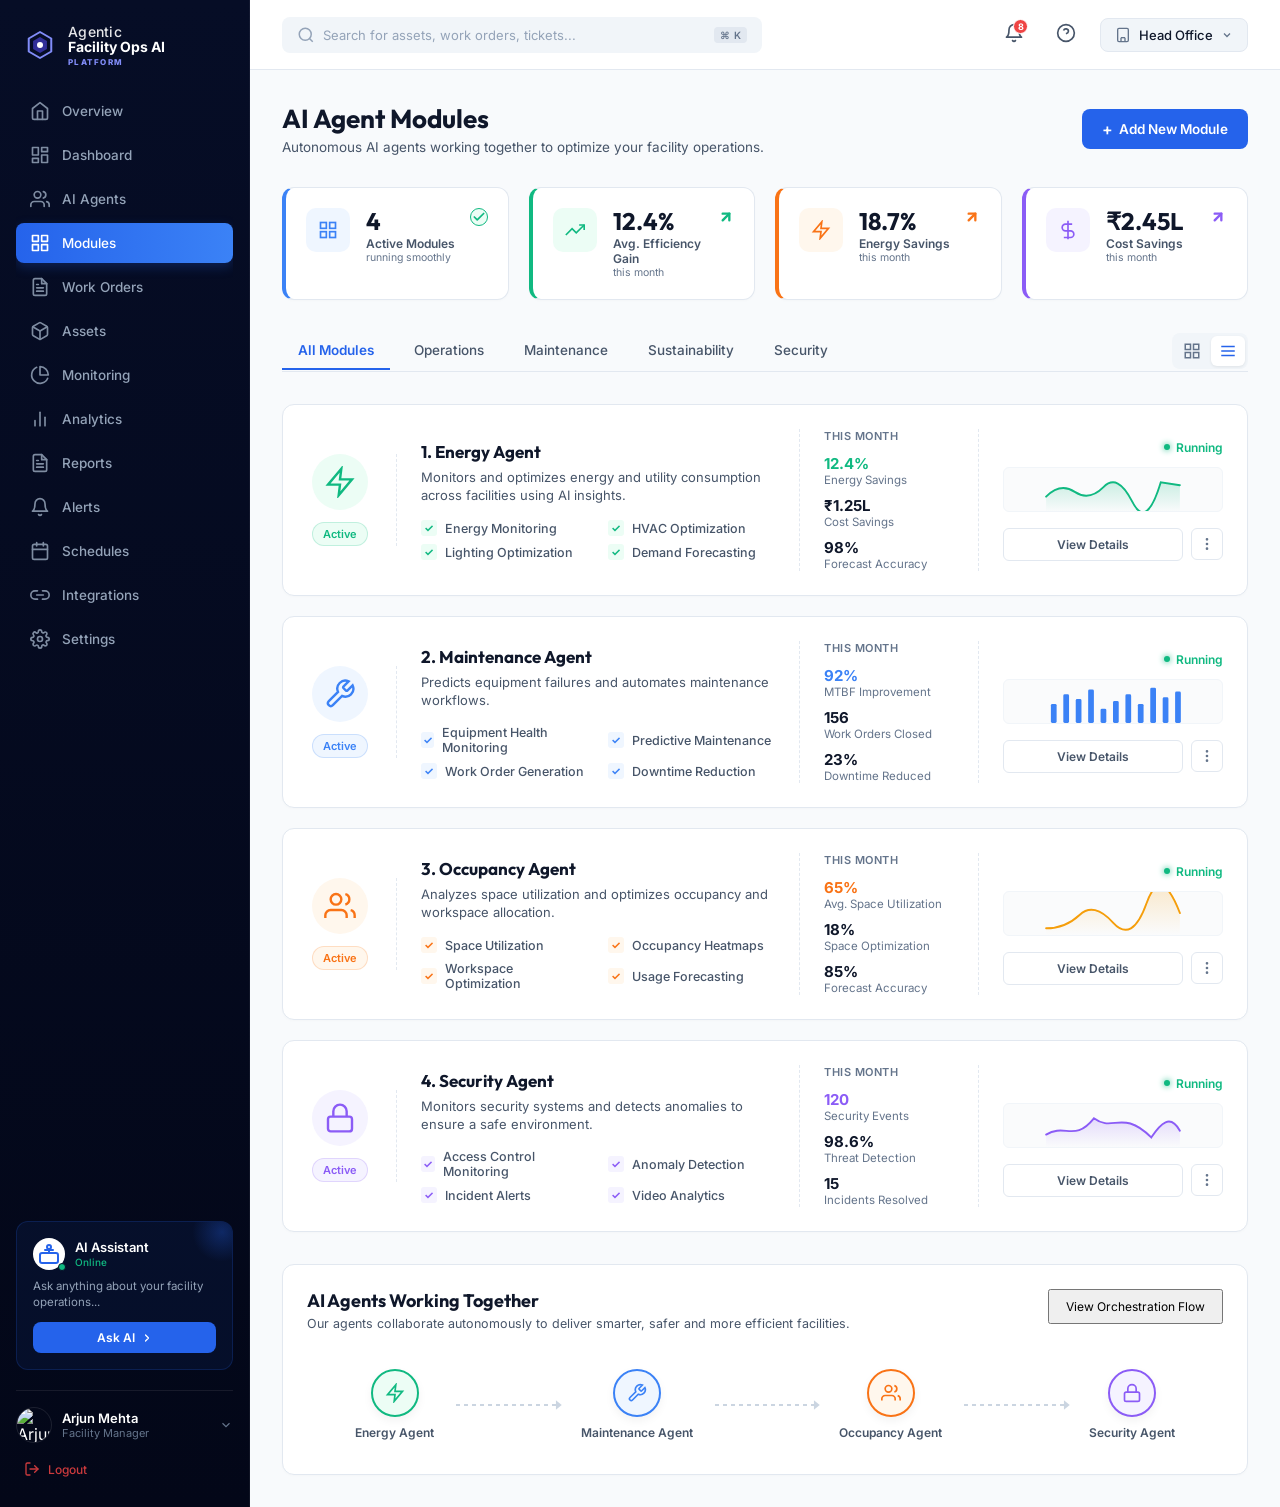
==== dashboard.html @ 32a5e207 "Initial commit" ====
<!DOCTYPE html>
<html lang="en">
<head>
    <meta charset="UTF-8">
    <meta name="viewport" content="width=device-width, initial-scale=1.0">
    <title>Agentic Facility Ops AI Platform - Modules Dashboard</title>
    <!-- Google Fonts -->
    <link rel="preconnect" href="https://fonts.googleapis.com">
    <link rel="preconnect" href="https://fonts.gstatic.com" crossorigin>
    <link href="https://fonts.googleapis.com/css2?family=Inter:wght@300;400;500;600;700&family=Outfit:wght@400;500;600;700;800&display=swap" rel="stylesheet">
    <!-- Dashboard Style Sheet -->
    <link rel="stylesheet" href="dashboard.css">
</head>
<body>
    <div class="dashboard-wrapper">
        <!-- SIDEBAR -->
        <aside class="sidebar" id="sidebar">
            <div class="sidebar-brand">
                <svg class="brand-logo" viewBox="0 0 32 32" fill="none" xmlns="http://www.w3.org/2000/svg">
                    <path d="M16 3L27.2583 9.5V22.5L16 29L4.74167 22.5V9.5L16 3Z" stroke="#818cf8" stroke-width="2" stroke-linejoin="round"/>
                    <path d="M16 8L22.9282 12V20L16 24L9.0718 20V12L16 8Z" fill="#4f46e5" opacity="0.6"/>
                    <circle cx="16" cy="16" r="3" fill="#fff"/>
                </svg>
                <div class="brand-title">
                    <span class="brand-line1">Agentic</span>
                    <span class="brand-line2">Facility Ops AI</span>
                    <span class="brand-line3">PLATFORM</span>
                </div>
            </div>

            <!-- Navigation Links -->
            <nav class="sidebar-nav">
                <a href="#" class="nav-item">
                    <svg class="nav-icon" width="20" height="20" viewBox="0 0 24 24" fill="none" stroke="currentColor" stroke-width="2" stroke-linecap="round" stroke-linejoin="round"><path d="M3 9l9-7 9 7v11a2 2 0 0 1-2 2H5a2 2 0 0 1-2-2z"/><polyline points="9 22 9 12 15 12 15 22"/></svg>
                    <span>Overview</span>
                </a>
                <a href="index.html" class="nav-item">
                    <svg class="nav-icon" width="20" height="20" viewBox="0 0 24 24" fill="none" stroke="currentColor" stroke-width="2" stroke-linecap="round" stroke-linejoin="round"><rect x="3" y="3" width="7" height="9"/><rect x="14" y="3" width="7" height="5"/><rect x="14" y="12" width="7" height="9"/><rect x="3" y="16" width="7" height="5"/></svg>
                    <span>Dashboard</span>
                </a>
                <a href="#" class="nav-item">
                    <svg class="nav-icon" width="20" height="20" viewBox="0 0 24 24" fill="none" stroke="currentColor" stroke-width="2" stroke-linecap="round" stroke-linejoin="round"><path d="M17 21v-2a4 4 0 0 0-4-4H5a4 4 0 0 0-4 4v2"/><circle cx="9" cy="7" r="4"/><path d="M23 21v-2a4 4 0 0 0-3-3.87"/><path d="M16 3.13a4 4 0 0 1 0 7.75"/></svg>
                    <span>AI Agents</span>
                </a>
                <a href="#" class="nav-item active">
                    <svg class="nav-icon" width="20" height="20" viewBox="0 0 24 24" fill="none" stroke="currentColor" stroke-width="2" stroke-linecap="round" stroke-linejoin="round"><rect x="3" y="3" width="7" height="7"/><rect x="14" y="3" width="7" height="7"/><rect x="14" y="14" width="7" height="7"/><rect x="3" y="14" width="7" height="7"/></svg>
                    <span>Modules</span>
                </a>
                <a href="#" class="nav-item">
                    <svg class="nav-icon" width="20" height="20" viewBox="0 0 24 24" fill="none" stroke="currentColor" stroke-width="2" stroke-linecap="round" stroke-linejoin="round"><path d="M14 2H6a2 2 0 0 0-2 2v16a2 2 0 0 0 2 2h12a2 2 0 0 0 2-2V8z"/><polyline points="14 2 14 8 20 8"/><line x1="16" y1="13" x2="8" y2="13"/><line x1="16" y1="17" x2="8" y2="17"/><polyline points="10 9 9 9 8 9"/></svg>
                    <span>Work Orders</span>
                </a>
                <a href="#" class="nav-item">
                    <svg class="nav-icon" width="20" height="20" viewBox="0 0 24 24" fill="none" stroke="currentColor" stroke-width="2" stroke-linecap="round" stroke-linejoin="round"><path d="M21 16V8a2 2 0 0 0-1-1.73l-7-4a2 2 0 0 0-2 0l-7 4A2 2 0 0 0 3 8v8a2 2 0 0 0 1 1.73l7 4a2 2 0 0 0 2 0l7-4A2 2 0 0 0 21 16z"/><polyline points="3.27 6.96 12 12.01 20.73 6.96"/><line x1="12" y1="22.08" x2="12" y2="12"/></svg>
                    <span>Assets</span>
                </a>
                <a href="#" class="nav-item">
                    <svg class="nav-icon" width="20" height="20" viewBox="0 0 24 24" fill="none" stroke="currentColor" stroke-width="2" stroke-linecap="round" stroke-linejoin="round"><path d="M21.21 15.89A10 10 0 1 1 8 2.83"/><path d="M22 12A10 10 0 0 0 12 2v10z"/></svg>
                    <span>Monitoring</span>
                </a>
                <a href="#" class="nav-item">
                    <svg class="nav-icon" width="20" height="20" viewBox="0 0 24 24" fill="none" stroke="currentColor" stroke-width="2" stroke-linecap="round" stroke-linejoin="round"><line x1="18" y1="20" x2="18" y2="10"/><line x1="12" y1="20" x2="12" y2="4"/><line x1="6" y1="20" x2="6" y2="14"/></svg>
                    <span>Analytics</span>
                </a>
                <a href="#" class="nav-item">
                    <svg class="nav-icon" width="20" height="20" viewBox="0 0 24 24" fill="none" stroke="currentColor" stroke-width="2" stroke-linecap="round" stroke-linejoin="round"><path d="M14 2H6a2 2 0 0 0-2 2v16a2 2 0 0 0 2 2h12a2 2 0 0 0 2-2V8z"/><polyline points="14 2 14 8 20 8"/><line x1="16" y1="13" x2="8" y2="13"/><line x1="16" y1="17" x2="8" y2="17"/><polyline points="10 9 9 9 8 9"/></svg>
                    <span>Reports</span>
                </a>
                <a href="#" class="nav-item">
                    <svg class="nav-icon" width="20" height="20" viewBox="0 0 24 24" fill="none" stroke="currentColor" stroke-width="2" stroke-linecap="round" stroke-linejoin="round"><path d="M18 8A6 6 0 0 0 6 8c0 7-3 9-3 9h18s-3-2-3-9"/><path d="M13.73 21a2 2 0 0 1-3.46 0"/></svg>
                    <span>Alerts</span>
                </a>
                <a href="#" class="nav-item">
                    <svg class="nav-icon" width="20" height="20" viewBox="0 0 24 24" fill="none" stroke="currentColor" stroke-width="2" stroke-linecap="round" stroke-linejoin="round"><rect x="3" y="4" width="18" height="18" rx="2" ry="2"/><line x1="16" y1="2" x2="16" y2="6"/><line x1="8" y1="2" x2="8" y2="6"/><line x1="3" y1="10" x2="21" y2="10"/></svg>
                    <span>Schedules</span>
                </a>
                <a href="#" class="nav-item">
                    <svg class="nav-icon" width="20" height="20" viewBox="0 0 24 24" fill="none" stroke="currentColor" stroke-width="2" stroke-linecap="round" stroke-linejoin="round"><path d="M15 7h3a5 5 0 0 1 5 5 5 5 0 0 1-5 5h-3m-6 0H6a5 5 0 0 1-5-5 5 5 0 0 1 5-5h3"/><line x1="8" y1="12" x2="16" y2="12"/></svg>
                    <span>Integrations</span>
                </a>
                <a href="#" class="nav-item">
                    <svg class="nav-icon" width="20" height="20" viewBox="0 0 24 24" fill="none" stroke="currentColor" stroke-width="2" stroke-linecap="round" stroke-linejoin="round"><circle cx="12" cy="12" r="3"/><path d="M19.4 15a1.65 1.65 0 0 0 .33 1.82l.06.06a2 2 0 1 1-2.83 2.83l-.06-.06a1.65 1.65 0 0 0-1.82-.33 1.65 1.65 0 0 0-1 1.51V21a2 2 0 0 1-4 0v-.09A1.65 1.65 0 0 0 9 19.4a1.65 1.65 0 0 0-1.82.33l-.06.06a2 2 0 1 1-2.83-2.83l.06-.06a1.65 1.65 0 0 0 .33-1.82 1.65 1.65 0 0 0-1.51-1H3a2 2 0 0 1 0-4h.09A1.65 1.65 0 0 0 4.6 9a1.65 1.65 0 0 0-.33-1.82l-.06-.06a2 2 0 1 1 2.83-2.83l.06.06a1.65 1.65 0 0 0 1.82.33H9a1.65 1.65 0 0 0 1-1.51V3a2 2 0 0 1 4 0v.09a1.65 1.65 0 0 0 1 1.51 1.65 1.65 0 0 0 1.82-.33l.06-.06a2 2 0 1 1 2.83 2.83l-.06.06a1.65 1.65 0 0 0-.33 1.82V9a1.65 1.65 0 0 0 1.51 1H21a2 2 0 0 1 0 4h-.09a1.65 1.65 0 0 0-1.51 1z"/></svg>
                    <span>Settings</span>
                </a>
            </nav>

            <!-- AI Assistant Mini Card -->
            <div class="assistant-card">
                <div class="assistant-header">
                    <div class="assistant-avatar">
                        <svg width="24" height="24" viewBox="0 0 24 24" fill="none" stroke="#2563eb" stroke-width="2" stroke-linecap="round" stroke-linejoin="round">
                            <rect x="3" y="11" width="18" height="10" rx="2"/>
                            <circle cx="12" cy="5" r="2"/>
                            <path d="M12 7v4M8 8h8"/>
                        </svg>
                        <span class="active-dot-pulsing"></span>
                    </div>
                    <div class="assistant-status-text">
                        <span class="assistant-name">AI Assistant</span>
                        <span class="assistant-online">Online</span>
                    </div>
                </div>
                <p class="assistant-prompt">Ask anything about your facility operations...</p>
                <button class="btn-ask-ai" id="btnAskAI">
                    <span>Ask AI</span>
                    <svg width="12" height="12" viewBox="0 0 24 24" fill="none" stroke="currentColor" stroke-width="2.5" stroke-linecap="round" stroke-linejoin="round"><polyline points="9 18 15 12 9 6"/></svg>
                </button>
            </div>

            <!-- Profile & Logout Panel -->
            <div class="sidebar-profile">
                <div class="profile-info">
                    <img src="https://images.unsplash.com/photo-1507003211169-0a1dd7228f2d?w=100&auto=format&fit=crop&q=80" alt="Arjun Mehta" class="profile-avatar">
                    <div class="profile-text">
                        <span class="profile-name">Arjun Mehta</span>
                        <span class="profile-role">Facility Manager</span>
                    </div>
                    <svg class="profile-arrow" width="14" height="14" viewBox="0 0 24 24" fill="none" stroke="currentColor" stroke-width="2"><polyline points="6 9 12 15 18 9"/></svg>
                </div>
                <a href="index.html" class="logout-link">
                    <svg class="logout-icon" width="16" height="16" viewBox="0 0 24 24" fill="none" stroke="currentColor" stroke-width="2" stroke-linecap="round" stroke-linejoin="round"><path d="M9 21H5a2 2 0 0 1-2-2V5a2 2 0 0 1 2-2h4"/><polyline points="16 17 21 12 16 7"/><line x1="21" y1="12" x2="9" y2="12"/></svg>
                    <span>Logout</span>
                </a>
            </div>
        </aside>

        <!-- MAIN CONTENT AREA -->
        <main class="main-content">
            <!-- NAVBAR -->
            <header class="navbar">
                <div class="navbar-left">
                    <button class="nav-toggle-btn" id="navToggleBtn">
                        <svg width="24" height="24" viewBox="0 0 24 24" fill="none" stroke="currentColor" stroke-width="2" stroke-linecap="round" stroke-linejoin="round"><line x1="3" y1="12" x2="21" y2="12"/><line x1="3" y1="6" x2="21" y2="6"/><line x1="3" y1="18" x2="21" y2="18"/></svg>
                    </button>
                    <div class="search-bar-wrapper">
                        <svg class="search-icon" width="18" height="18" viewBox="0 0 24 24" fill="none" stroke="currentColor" stroke-width="2"><circle cx="11" cy="11" r="8"/><line x1="21" y1="21" x2="16.65" y2="16.65"/></svg>
                        <input type="text" placeholder="Search for assets, work orders, tickets..." class="search-input">
                        <span class="search-badge">&#8984; K</span>
                    </div>
                </div>
                <div class="navbar-right">
                    <div class="notification-wrapper">
                        <button class="icon-button" aria-label="Notifications">
                            <svg width="20" height="20" viewBox="0 0 24 24" fill="none" stroke="currentColor" stroke-width="2" stroke-linecap="round" stroke-linejoin="round"><path d="M18 8A6 6 0 0 0 6 8c0 7-3 9-3 9h18s-3-2-3-9"/><path d="M13.73 21a2 2 0 0 1-3.46 0"/></svg>
                            <span class="notification-badge">8</span>
                        </button>
                    </div>
                    <button class="icon-button" aria-label="Help">
                        <svg width="20" height="20" viewBox="0 0 24 24" fill="none" stroke="currentColor" stroke-width="2"><circle cx="12" cy="12" r="10"/><path d="M9.09 9a3 3 0 0 1 5.83 1c0 2-3 3-3 3"/><line x1="12" y1="17" x2="12.01" y2="17"/></svg>
                    </button>
                    <div class="location-selector" id="locationSelector">
                        <svg class="building-icon" width="16" height="16" viewBox="0 0 24 24" fill="none" stroke="currentColor" stroke-width="2"><rect x="4" y="2" width="16" height="20" rx="2" ry="2"/><line x1="9" y1="22" x2="9" y2="16"/><line x1="15" y1="22" x2="15" y2="16"/><line x1="9" y1="16" x2="15" y2="16"/><path d="M8 6h.01M16 6h.01M8 10h.01M16 10h.01"/></svg>
                        <span class="location-text">Head Office</span>
                        <svg class="arrow-down-icon" width="12" height="12" viewBox="0 0 24 24" fill="none" stroke="currentColor" stroke-width="2.5"><polyline points="6 9 12 15 18 9"/></svg>
                    </div>
                </div>
            </header>

            <!-- DASHBOARD CONTAINER -->
            <div class="dashboard-body">
                <!-- Page Title Area -->
                <div class="page-title-row">
                    <div class="title-meta">
                        <h1>AI Agent Modules</h1>
                        <p class="subtitle">Autonomous AI agents working together to optimize your facility operations.</p>
                    </div>
                    <button class="btn btn-add-module">
                        <span class="plus-sign">+</span> Add New Module
                    </button>
                </div>

                <!-- OVERVIEW STATISTICS CARDS -->
                <div class="overview-stats-grid">
                    <!-- Stat Card 1 -->
                    <div class="summary-card outline-blue">
                        <div class="summary-icon-row">
                            <div class="summary-icon blue">
                                <svg width="20" height="20" viewBox="0 0 24 24" fill="none" stroke="currentColor" stroke-width="2"><rect x="3" y="3" width="7" height="7"/><rect x="14" y="3" width="7" height="7"/><rect x="14" y="14" width="7" height="7"/><rect x="3" y="14" width="7" height="7"/></svg>
                            </div>
                            <div class="summary-val-row">
                                <span class="summary-number">4</span>
                                <span class="summary-label">Active Modules</span>
                                <span class="summary-sub">running smoothly</span>
                            </div>
                        </div>
                        <div class="summary-check green">
                            <svg width="14" height="14" viewBox="0 0 24 24" fill="none" stroke="currentColor" stroke-width="3" stroke-linecap="round" stroke-linejoin="round"><polyline points="20 6 9 17 4 12"/></svg>
                        </div>
                    </div>

                    <!-- Stat Card 2 -->
                    <div class="summary-card outline-green">
                        <div class="summary-icon-row">
                            <div class="summary-icon green">
                                <svg width="20" height="20" viewBox="0 0 24 24" fill="none" stroke="currentColor" stroke-width="2"><polyline points="23 6 13.5 15.5 8.5 10.5 1 18"/><polyline points="17 6 23 6 23 12"/></svg>
                            </div>
                            <div class="summary-val-row">
                                <span class="summary-number">12.4%</span>
                                <span class="summary-label">Avg. Efficiency Gain</span>
                                <span class="summary-sub">this month</span>
                            </div>
                        </div>
                        <div class="trend-arrow green">
                            <svg width="16" height="16" viewBox="0 0 24 24" fill="none" stroke="currentColor" stroke-width="3.5" stroke-linecap="round" stroke-linejoin="round"><line x1="7" y1="17" x2="17" y2="7"/><polyline points="7 7 17 7 17 17"/></svg>
                        </div>
                    </div>

                    <!-- Stat Card 3 -->
                    <div class="summary-card outline-orange">
                        <div class="summary-icon-row">
                            <div class="summary-icon orange">
                                <svg width="20" height="20" viewBox="0 0 24 24" fill="none" stroke="currentColor" stroke-width="2"><polygon points="13 2 3 14 12 14 11 22 21 10 12 10 13 2"/></svg>
                            </div>
                            <div class="summary-val-row">
                                <span class="summary-number">18.7%</span>
                                <span class="summary-label">Energy Savings</span>
                                <span class="summary-sub">this month</span>
                            </div>
                        </div>
                        <div class="trend-arrow orange">
                            <svg width="16" height="16" viewBox="0 0 24 24" fill="none" stroke="currentColor" stroke-width="3.5" stroke-linecap="round" stroke-linejoin="round"><line x1="7" y1="17" x2="17" y2="7"/><polyline points="7 7 17 7 17 17"/></svg>
                        </div>
                    </div>

                    <!-- Stat Card 4 -->
                    <div class="summary-card outline-purple">
                        <div class="summary-icon-row">
                            <div class="summary-icon purple">
                                <svg width="20" height="20" viewBox="0 0 24 24" fill="none" stroke="currentColor" stroke-width="2"><line x1="12" y1="1" x2="12" y2="23"/><path d="M17 5H9a4 4 0 0 0 0 8h6a4 4 0 0 1 0 8H7"/></svg>
                            </div>
                            <div class="summary-val-row">
                                <span class="summary-number">₹2.45L</span>
                                <span class="summary-label">Cost Savings</span>
                                <span class="summary-sub">this month</span>
                            </div>
                        </div>
                        <div class="trend-arrow purple">
                            <svg width="16" height="16" viewBox="0 0 24 24" fill="none" stroke="currentColor" stroke-width="3.5" stroke-linecap="round" stroke-linejoin="round"><line x1="7" y1="17" x2="17" y2="7"/><polyline points="7 7 17 7 17 17"/></svg>
                        </div>
                    </div>
                </div>

                <!-- TABS & LAYOUT TOGGLE BAR -->
                <div class="tabs-action-row">
                    <div class="tab-filters">
                        <button class="tab-btn active" data-filter="all">All Modules</button>
                        <button class="tab-btn" data-filter="operations">Operations</button>
                        <button class="tab-btn" data-filter="maintenance">Maintenance</button>
                        <button class="tab-btn" data-filter="sustainability">Sustainability</button>
                        <button class="tab-btn" data-filter="security">Security</button>
                    </div>
                    <div class="layout-toggle-group">
                        <button class="layout-btn" aria-label="Grid view">
                            <svg width="18" height="18" viewBox="0 0 24 24" fill="none" stroke="currentColor" stroke-width="2"><rect x="3" y="3" width="7" height="7"/><rect x="14" y="3" width="7" height="7"/><rect x="14" y="14" width="7" height="7"/><rect x="3" y="14" width="7" height="7"/></svg>
                        </button>
                        <button class="layout-btn active" aria-label="List view">
                            <svg width="18" height="18" viewBox="0 0 24 24" fill="none" stroke="currentColor" stroke-width="2"><line x1="3" y1="6" x2="21" y2="6"/><line x1="3" y1="12" x2="21" y2="12"/><line x1="3" y1="18" x2="21" y2="18"/></svg>
                        </button>
                    </div>
                </div>

                <!-- AGENT MODULES DETAILS LIST -->
                <div class="agent-cards-container" id="agentCardsContainer">
                    <!-- Agent Card 1: Energy -->
                    <div class="agent-detail-card sustainability" id="energy-agent">
                        <!-- Left Icon Pane -->
                        <div class="agent-avatar-pane pane-green">
                            <div class="agent-avatar-bg">
                                <svg width="32" height="32" viewBox="0 0 24 24" fill="none" stroke="currentColor" stroke-width="1.8"><polygon points="13 2 3 14 12 14 11 22 21 10 12 10 13 2"/></svg>
                            </div>
                            <span class="active-badge tag-green">Active</span>
                        </div>

                        <!-- Info Description Pane -->
                        <div class="agent-info-pane">
                            <h2 class="agent-title">1. Energy Agent</h2>
                            <p class="agent-description">Monitors and optimizes energy and utility consumption across facilities using AI insights.</p>
                            <div class="agent-checklist-grid">
                                <div class="checklist-item">
                                    <span class="check-icon-box green">✓</span>
                                    <span class="check-text">Energy Monitoring</span>
                                </div>
                                <div class="checklist-item">
                                    <span class="check-icon-box green">✓</span>
                                    <span class="check-text">HVAC Optimization</span>
                                </div>
                                <div class="checklist-item">
                                    <span class="check-icon-box green">✓</span>
                                    <span class="check-text">Lighting Optimization</span>
                                </div>
                                <div class="checklist-item">
                                    <span class="check-icon-box green">✓</span>
                                    <span class="check-text">Demand Forecasting</span>
                                </div>
                            </div>
                        </div>

                        <!-- Statistics Middle Pane -->
                        <div class="agent-stats-pane">
                            <span class="stats-period">This Month</span>
                            <div class="agent-metrics-list">
                                <div class="metric-row">
                                    <span class="metric-val text-green">12.4%</span>
                                    <span class="metric-lbl">Energy Savings</span>
                                </div>
                                <div class="metric-row">
                                    <span class="metric-val">₹1.25L</span>
                                    <span class="metric-lbl">Cost Savings</span>
                                </div>
                                <div class="metric-row">
                                    <span class="metric-val">98%</span>
                                    <span class="metric-lbl">Forecast Accuracy</span>
                                </div>
                            </div>
                        </div>

                        <!-- Sparkline & Action Pane -->
                        <div class="agent-action-pane">
                            <div class="status-indicator">
                                <span class="status-dot green"></span>
                                <span class="status-label">Running</span>
                            </div>
                            
                            <!-- SVG Sparkline Chart -->
                            <div class="sparkline-chart-wrapper">
                                <svg class="sparkline-svg" viewBox="0 0 140 45">
                                    <defs>
                                        <linearGradient id="sparkline-grad-green" x1="0" y1="0" x2="0" y2="1">
                                            <stop offset="0%" stop-color="#10b981" stop-opacity="0.2"/>
                                            <stop offset="100%" stop-color="#10b981" stop-opacity="0.0"/>
                                        </linearGradient>
                                    </defs>
                                    <path d="M 0 30 Q 15 15 30 25 T 60 20 T 90 35 T 120 15 L 140 18" fill="none" stroke="#10b981" stroke-width="2" stroke-linecap="round"/>
                                    <path d="M 0 30 Q 15 15 30 25 T 60 20 T 90 35 T 120 15 L 140 18 L 140 45 L 0 45 Z" fill="url(#sparkline-grad-green)"/>
                                </svg>
                            </div>

                            <div class="action-buttons-row">
                                <button class="btn btn-view-details">View Details</button>
                                <button class="more-menu-btn" aria-label="More options">
                                    <svg width="16" height="16" viewBox="0 0 24 24" fill="none" stroke="currentColor" stroke-width="2"><circle cx="12" cy="12" r="1"/><circle cx="12" cy="5" r="1"/><circle cx="12" cy="19" r="1"/></svg>
                                </button>
                            </div>
                        </div>
                    </div>

                    <!-- Agent Card 2: Maintenance -->
                    <div class="agent-detail-card maintenance" id="maintenance-agent">
                        <!-- Left Icon Pane -->
                        <div class="agent-avatar-pane pane-blue">
                            <div class="agent-avatar-bg">
                                <svg width="32" height="32" viewBox="0 0 24 24" fill="none" stroke="currentColor" stroke-width="1.8"><path d="M14.7 6.3a1 1 0 0 0 0 1.4l1.6 1.6a1 1 0 0 0 1.4 0l3.77-3.77a6 6 0 0 1-7.94 7.94l-6.91 6.91a2.12 2.12 0 0 1-3-3l6.91-6.91a6 6 0 0 1 7.94-7.94l-3.76 3.76z"/></svg>
                            </div>
                            <span class="active-badge tag-blue">Active</span>
                        </div>

                        <!-- Info Description Pane -->
                        <div class="agent-info-pane">
                            <h2 class="agent-title">2. Maintenance Agent</h2>
                            <p class="agent-description">Predicts equipment failures and automates maintenance workflows.</p>
                            <div class="agent-checklist-grid">
                                <div class="checklist-item">
                                    <span class="check-icon-box blue">✓</span>
                                    <span class="check-text">Equipment Health Monitoring</span>
                                </div>
                                <div class="checklist-item">
                                    <span class="check-icon-box blue">✓</span>
                                    <span class="check-text">Predictive Maintenance</span>
                                </div>
                                <div class="checklist-item">
                                    <span class="check-icon-box blue">✓</span>
                                    <span class="check-text">Work Order Generation</span>
                                </div>
                                <div class="checklist-item">
                                    <span class="check-icon-box blue">✓</span>
                                    <span class="check-text">Downtime Reduction</span>
                                </div>
                            </div>
                        </div>

                        <!-- Statistics Middle Pane -->
                        <div class="agent-stats-pane">
                            <span class="stats-period">This Month</span>
                            <div class="agent-metrics-list">
                                <div class="metric-row">
                                    <span class="metric-val text-blue">92%</span>
                                    <span class="metric-lbl">MTBF Improvement</span>
                                </div>
                                <div class="metric-row">
                                    <span class="metric-val">156</span>
                                    <span class="metric-lbl">Work Orders Closed</span>
                                </div>
                                <div class="metric-row">
                                    <span class="metric-val">23%</span>
                                    <span class="metric-lbl">Downtime Reduced</span>
                                </div>
                            </div>
                        </div>

                        <!-- Sparkline & Action Pane -->
                        <div class="agent-action-pane">
                            <div class="status-indicator">
                                <span class="status-dot green"></span>
                                <span class="status-label">Running</span>
                            </div>
                            
                            <!-- SVG Mini Bar Chart -->
                            <div class="sparkline-chart-wrapper">
                                <svg class="sparkline-svg" viewBox="0 0 140 45" fill="none">
                                    <!-- Bar segments mimicking reference -->
                                    <rect x="5" y="25" width="6" height="20" rx="1.5" fill="#3b82f6"/>
                                    <rect x="18" y="15" width="6" height="30" rx="1.5" fill="#3b82f6"/>
                                    <rect x="31" y="20" width="6" height="25" rx="1.5" fill="#3b82f6"/>
                                    <rect x="44" y="10" width="6" height="35" rx="1.5" fill="#3b82f6"/>
                                    <rect x="57" y="30" width="6" height="15" rx="1.5" fill="#3b82f6"/>
                                    <rect x="70" y="22" width="6" height="23" rx="1.5" fill="#3b82f6"/>
                                    <rect x="83" y="15" width="6" height="30" rx="1.5" fill="#3b82f6"/>
                                    <rect x="96" y="25" width="6" height="20" rx="1.5" fill="#3b82f6"/>
                                    <rect x="109" y="8" width="6" height="37" rx="1.5" fill="#3b82f6"/>
                                    <rect x="122" y="18" width="6" height="27" rx="1.5" fill="#3b82f6"/>
                                    <rect x="135" y="12" width="6" height="33" rx="1.5" fill="#3b82f6"/>
                                </svg>
                            </div>

                            <div class="action-buttons-row">
                                <button class="btn btn-view-details">View Details</button>
                                <button class="more-menu-btn" aria-label="More options">
                                    <svg width="16" height="16" viewBox="0 0 24 24" fill="none" stroke="currentColor" stroke-width="2"><circle cx="12" cy="12" r="1"/><circle cx="12" cy="5" r="1"/><circle cx="12" cy="19" r="1"/></svg>
                                </button>
                            </div>
                        </div>
                    </div>

                    <!-- Agent Card 3: Occupancy -->
                    <div class="agent-detail-card operations" id="occupancy-agent">
                        <!-- Left Icon Pane -->
                        <div class="agent-avatar-pane pane-orange">
                            <div class="agent-avatar-bg">
                                <svg width="32" height="32" viewBox="0 0 24 24" fill="none" stroke="currentColor" stroke-width="1.8"><path d="M17 21v-2a4 4 0 0 0-4-4H5a4 4 0 0 0-4 4v2"/><circle cx="9" cy="7" r="4"/><path d="M23 21v-2a4 4 0 0 0-3-3.87"/><path d="M16 3.13a4 4 0 0 1 0 7.75"/></svg>
                            </div>
                            <span class="active-badge tag-orange">Active</span>
                        </div>

                        <!-- Info Description Pane -->
                        <div class="agent-info-pane">
                            <h2 class="agent-title">3. Occupancy Agent</h2>
                            <p class="agent-description">Analyzes space utilization and optimizes occupancy and workspace allocation.</p>
                            <div class="agent-checklist-grid">
                                <div class="checklist-item">
                                    <span class="check-icon-box orange">✓</span>
                                    <span class="check-text">Space Utilization</span>
                                </div>
                                <div class="checklist-item">
                                    <span class="check-icon-box orange">✓</span>
                                    <span class="check-text">Occupancy Heatmaps</span>
                                </div>
                                <div class="checklist-item">
                                    <span class="check-icon-box orange">✓</span>
                                    <span class="check-text">Workspace Optimization</span>
                                </div>
                                <div class="checklist-item">
                                    <span class="check-icon-box orange">✓</span>
                                    <span class="check-text">Usage Forecasting</span>
                                </div>
                            </div>
                        </div>

                        <!-- Statistics Middle Pane -->
                        <div class="agent-stats-pane">
                            <span class="stats-period">This Month</span>
                            <div class="agent-metrics-list">
                                <div class="metric-row">
                                    <span class="metric-val text-orange">65%</span>
                                    <span class="metric-lbl">Avg. Space Utilization</span>
                                </div>
                                <div class="metric-row">
                                    <span class="metric-val">18%</span>
                                    <span class="metric-lbl">Space Optimization</span>
                                </div>
                                <div class="metric-row">
                                    <span class="metric-val">85%</span>
                                    <span class="metric-lbl">Forecast Accuracy</span>
                                </div>
                            </div>
                        </div>

                        <!-- Sparkline & Action Pane -->
                        <div class="agent-action-pane">
                            <div class="status-indicator">
                                <span class="status-dot green"></span>
                                <span class="status-label">Running</span>
                            </div>
                            
                            <!-- SVG Sparkline Chart -->
                            <div class="sparkline-chart-wrapper">
                                <svg class="sparkline-svg" viewBox="0 0 140 45">
                                    <defs>
                                        <linearGradient id="sparkline-grad-orange" x1="0" y1="0" x2="0" y2="1">
                                            <stop offset="0%" stop-color="#f59e0b" stop-opacity="0.2"/>
                                            <stop offset="100%" stop-color="#f59e0b" stop-opacity="0.0"/>
                                        </linearGradient>
                                    </defs>
                                    <path d="M 0 38 Q 20 38 35 24 T 70 32 T 105 12 T 140 22" fill="none" stroke="#f59e0b" stroke-width="2" stroke-linecap="round"/>
                                    <path d="M 0 38 Q 20 38 35 24 T 70 32 T 105 12 T 140 22 L 140 45 L 0 45 Z" fill="url(#sparkline-grad-orange)"/>
                                </svg>
                            </div>

                            <div class="action-buttons-row">
                                <button class="btn btn-view-details">View Details</button>
                                <button class="more-menu-btn" aria-label="More options">
                                    <svg width="16" height="16" viewBox="0 0 24 24" fill="none" stroke="currentColor" stroke-width="2"><circle cx="12" cy="12" r="1"/><circle cx="12" cy="5" r="1"/><circle cx="12" cy="19" r="1"/></svg>
                                </button>
                            </div>
                        </div>
                    </div>

                    <!-- Agent Card 4: Security -->
                    <div class="agent-detail-card security" id="security-agent">
                        <!-- Left Icon Pane -->
                        <div class="agent-avatar-pane pane-purple">
                            <div class="agent-avatar-bg">
                                <svg width="32" height="32" viewBox="0 0 24 24" fill="none" stroke="currentColor" stroke-width="1.8"><rect x="3" y="11" width="18" height="11" rx="2" ry="2"/><path d="M7 11V7a5 5 0 0 1 10 0v4"/></svg>
                            </div>
                            <span class="active-badge tag-purple">Active</span>
                        </div>

                        <!-- Info Description Pane -->
                        <div class="agent-info-pane">
                            <h2 class="agent-title">4. Security Agent</h2>
                            <p class="agent-description">Monitors security systems and detects anomalies to ensure a safe environment.</p>
                            <div class="agent-checklist-grid">
                                <div class="checklist-item">
                                    <span class="check-icon-box purple">✓</span>
                                    <span class="check-text">Access Control Monitoring</span>
                                </div>
                                <div class="checklist-item">
                                    <span class="check-icon-box purple">✓</span>
                                    <span class="check-text">Anomaly Detection</span>
                                </div>
                                <div class="checklist-item">
                                    <span class="check-icon-box purple">✓</span>
                                    <span class="check-text">Incident Alerts</span>
                                </div>
                                <div class="checklist-item">
                                    <span class="check-icon-box purple">✓</span>
                                    <span class="check-text">Video Analytics</span>
                                </div>
                            </div>
                        </div>

                        <!-- Statistics Middle Pane -->
                        <div class="agent-stats-pane">
                            <span class="stats-period">This Month</span>
                            <div class="agent-metrics-list">
                                <div class="metric-row">
                                    <span class="metric-val text-purple">120</span>
                                    <span class="metric-lbl">Security Events</span>
                                </div>
                                <div class="metric-row">
                                    <span class="metric-val">98.6%</span>
                                    <span class="metric-lbl">Threat Detection</span>
                                </div>
                                <div class="metric-row">
                                    <span class="metric-val">15</span>
                                    <span class="metric-lbl">Incidents Resolved</span>
                                </div>
                            </div>
                        </div>

                        <!-- Sparkline & Action Pane -->
                        <div class="agent-action-pane">
                            <div class="status-indicator">
                                <span class="status-dot green"></span>
                                <span class="status-label">Running</span>
                            </div>
                            
                            <!-- SVG Sparkline Chart -->
                            <div class="sparkline-chart-wrapper">
                                <svg class="sparkline-svg" viewBox="0 0 140 45">
                                    <defs>
                                        <linearGradient id="sparkline-grad-purple" x1="0" y1="0" x2="0" y2="1">
                                            <stop offset="0%" stop-color="#8b5cf6" stop-opacity="0.2"/>
                                            <stop offset="100%" stop-color="#8b5cf6" stop-opacity="0.0"/>
                                        </linearGradient>
                                    </defs>
                                    <path d="M 0 32 C 20 20, 30 40, 50 15 C 70 30, 80 5, 110 35 C 120 20, 130 10, 140 28" fill="none" stroke="#8b5cf6" stroke-width="2" stroke-linecap="round"/>
                                    <path d="M 0 32 C 20 20, 30 40, 50 15 C 70 30, 80 5, 110 35 C 120 20, 130 10, 140 28 L 140 45 L 0 45 Z" fill="url(#sparkline-grad-purple)"/>
                                </svg>
                            </div>

                            <div class="action-buttons-row">
                                <button class="btn btn-view-details">View Details</button>
                                <button class="more-menu-btn" aria-label="More options">
                                    <svg width="16" height="16" viewBox="0 0 24 24" fill="none" stroke="currentColor" stroke-width="2"><circle cx="12" cy="12" r="1"/><circle cx="12" cy="5" r="1"/><circle cx="12" cy="19" r="1"/></svg>
                                </button>
                            </div>
                        </div>
                    </div>
                </div>

                <!-- COLLABORATIVE ORCHESTRATION FLOW (At bottom) -->
                <div class="orchestration-card">
                    <div class="orchestration-header">
                        <div class="orchestration-title-group">
                            <h2 class="orchestration-title">AI Agents Working Together</h2>
                            <p class="orchestration-subtitle">Our agents collaborate autonomously to deliver smarter, safer and more efficient facilities.</p>
                        </div>
                        <button class="btn btn-secondary btn-orchestration" id="btnOrchestration">
                            View Orchestration Flow
                        </button>
                    </div>

                    <div class="orchestration-flow-viz">
                        <!-- Flow Nodes -->
                        <div class="flow-node color-green">
                            <div class="flow-icon-circle">
                                <svg width="20" height="20" viewBox="0 0 24 24" fill="none" stroke="currentColor" stroke-width="2"><polygon points="13 2 3 14 12 14 11 22 21 10 12 10 13 2"/></svg>
                            </div>
                            <span class="flow-label">Energy Agent</span>
                        </div>

                        <!-- Connector Arrow 1 -->
                        <div class="flow-arrow-container">
                            <div class="flow-dashed-line"></div>
                            <svg class="flow-arrow-head" viewBox="0 0 24 24" fill="currentColor"><polygon points="5,4 15,12 5,20"/></svg>
                        </div>

                        <div class="flow-node color-blue">
                            <div class="flow-icon-circle">
                                <svg width="20" height="20" viewBox="0 0 24 24" fill="none" stroke="currentColor" stroke-width="2"><path d="M14.7 6.3a1 1 0 0 0 0 1.4l1.6 1.6a1 1 0 0 0 1.4 0l3.77-3.77a6 6 0 0 1-7.94 7.94l-6.91 6.91a2.12 2.12 0 0 1-3-3l6.91-6.91a6 6 0 0 1 7.94-7.94l-3.76 3.76z"/></svg>
                            </div>
                            <span class="flow-label">Maintenance Agent</span>
                        </div>

                        <!-- Connector Arrow 2 -->
                        <div class="flow-arrow-container">
                            <div class="flow-dashed-line"></div>
                            <svg class="flow-arrow-head" viewBox="0 0 24 24" fill="currentColor"><polygon points="5,4 15,12 5,20"/></svg>
                        </div>

                        <div class="flow-node color-orange">
                            <div class="flow-icon-circle">
                                <svg width="20" height="20" viewBox="0 0 24 24" fill="none" stroke="currentColor" stroke-width="2"><path d="M17 21v-2a4 4 0 0 0-4-4H5a4 4 0 0 0-4 4v2"/><circle cx="9" cy="7" r="4"/><path d="M23 21v-2a4 4 0 0 0-3-3.87"/><path d="M16 3.13a4 4 0 0 1 0 7.75"/></svg>
                            </div>
                            <span class="flow-label">Occupancy Agent</span>
                        </div>

                        <!-- Connector Arrow 3 -->
                        <div class="flow-arrow-container">
                            <div class="flow-dashed-line"></div>
                            <svg class="flow-arrow-head" viewBox="0 0 24 24" fill="currentColor"><polygon points="5,4 15,12 5,20"/></svg>
                        </div>

                        <div class="flow-node color-purple">
                            <div class="flow-icon-circle">
                                <svg width="20" height="20" viewBox="0 0 24 24" fill="none" stroke="currentColor" stroke-width="2"><rect x="3" y="11" width="18" height="11" rx="2" ry="2"/><path d="M7 11V7a5 5 0 0 1 10 0v4"/></svg>
                            </div>
                            <span class="flow-label">Security Agent</span>
                        </div>
                    </div>
                </div>
            </div>
        </main>
    </div>

    <!-- AI CHAT ASSISTANT DRAWER PANEL -->
    <div class="ai-chat-drawer" id="aiChatDrawer">
        <div class="chat-drawer-header">
            <div class="chat-drawer-avatar-group">
                <svg width="20" height="20" viewBox="0 0 24 24" fill="none" stroke="#2563eb" stroke-width="2.5">
                    <rect x="3" y="11" width="18" height="10" rx="2"/>
                    <circle cx="12" cy="5" r="2"/>
                    <path d="M12 7v4M8 8h8"/>
                </svg>
                <span class="chat-title">OpsAgent AI Assistant</span>
            </div>
            <button class="chat-close-btn" id="chatCloseBtn">&times;</button>
        </div>
        
        <div class="chat-body" id="chatBody">
            <div class="chat-message bot">
                <div class="message-sender">OpsAgent Assistant</div>
                <div class="message-text">Hello! I am your AI Facilities Assistant. I can help coordinate maintenance orders, report optimization opportunities, or show current statuses. What would you like to know?</div>
                <span class="message-time">Just now</span>
            </div>
        </div>

        <div class="chat-footer">
            <input type="text" id="chatInput" placeholder="Type a message or command..." class="chat-input-field">
            <button class="chat-send-btn" id="chatSendBtn">
                <svg width="16" height="16" viewBox="0 0 24 24" fill="none" stroke="currentColor" stroke-width="2" stroke-linecap="round" stroke-linejoin="round"><line x1="22" y1="2" x2="11" y2="13"/><polygon points="22 2 15 22 11 13 2 9 22 2"/></svg>
            </button>
        </div>
    </div>

    <script src="script.js"></script>
</body>
</html>
---- dashboard.css ----
/* CSS Stylesheet - Agentic Facility Ops AI Platform Dashboard */

:root {
    /* Color Tokens based on Reference Image */
    --color-dashboard-bg: #f8fafc;
    --color-sidebar-bg-start: #060d26;
    --color-sidebar-bg-end: #030718;
    --color-card-bg: #ffffff;
    --color-border-light: #e2e8f0;
    
    /* Brand & Accent Colors */
    --color-brand-blue: #2563eb;
    --color-brand-blue-hover: #1d4ed8;
    --color-brand-blue-light: #eff6ff;
    
    /* Agent Accent Colors */
    --color-green-main: #10b981;
    --color-green-light: #ecfdf5;
    
    --color-blue-main: #3b82f6;
    --color-blue-light: #eff6ff;
    
    --color-orange-main: #f97316;
    --color-orange-light: #fff7ed;
    
    --color-purple-main: #8b5cf6;
    --color-purple-light: #f5f3ff;

    /* Text Colors */
    --text-primary: #0f172a;
    --text-secondary: #475569;
    --text-muted: #64748b;
    --text-light: #ffffff;
    
    /* Layout Constants */
    --sidebar-width: 250px;
    --navbar-height: 70px;
    --transition-speed: 0.3s;
}

/* Global Reset */
* {
    margin: 0;
    padding: 0;
    box-sizing: border-box;
    font-family: 'Inter', -apple-system, BlinkMacSystemFont, "Segoe UI", Roboto, sans-serif;
}

body {
    background-color: var(--color-dashboard-bg);
    color: var(--text-primary);
    min-height: 100vh;
    overflow-x: hidden;
}

h1, h2, h3, h4 {
    font-family: 'Outfit', sans-serif;
    color: var(--text-primary);
}

/* Layout Wrapper */
.dashboard-wrapper {
    display: flex;
    min-height: 100vh;
    width: 100%;
}

/* SIDEBAR SYSTEM */
.sidebar {
    width: var(--sidebar-width);
    background: linear-gradient(180deg, var(--color-sidebar-bg-start) 0%, var(--color-sidebar-bg-end) 100%);
    color: var(--text-light);
    display: flex;
    flex-direction: column;
    flex-shrink: 0;
    padding: 24px 16px;
    z-index: 10;
    position: relative;
    border-right: 1px solid rgba(255, 255, 255, 0.05);
}

.sidebar-brand {
    display: flex;
    align-items: center;
    gap: 12px;
    margin-bottom: 24px;
    padding-left: 8px;
}

.brand-logo {
    width: 32px;
    height: 32px;
}

.brand-title {
    display: flex;
    flex-direction: column;
}

.brand-line1 {
    font-size: 14px;
    font-weight: 500;
    color: var(--text-light);
    opacity: 0.9;
    letter-spacing: 0.02em;
    line-height: 1.1;
}

.brand-line2 {
    font-size: 14px;
    font-weight: 700;
    color: #fff;
    line-height: 1.1;
}

.brand-line3 {
    font-size: 8px;
    font-weight: 800;
    color: #818cf8;
    letter-spacing: 0.18em;
    margin-top: 2px;
}

/* Sidebar Nav links */
.sidebar-nav {
    display: flex;
    flex-direction: column;
    gap: 4px;
    flex-grow: 1;
    overflow-y: auto;
    margin-bottom: 20px;
    scrollbar-width: none; /* Hide scrollbar for clean look */
}

.sidebar-nav::-webkit-scrollbar {
    display: none;
}

.nav-item {
    display: flex;
    align-items: center;
    gap: 12px;
    padding: 10px 14px;
    border-radius: 8px;
    color: #94a3b8;
    text-decoration: none;
    font-size: 13.5px;
    font-weight: 500;
    transition: all 0.2s ease;
}

.nav-item:hover {
    color: #fff;
    background: rgba(255, 255, 255, 0.04);
}

.nav-item.active {
    color: #fff;
    background: linear-gradient(90deg, #2563eb 0%, #3b82f6 100%);
    box-shadow: 0 4px 12px rgba(37, 99, 235, 0.25);
}

.nav-icon {
    flex-shrink: 0;
    opacity: 0.85;
}

.nav-item.active .nav-icon {
    opacity: 1;
}

/* AI Assistant Sidebar Card */
.assistant-card {
    background: rgba(37, 99, 235, 0.08);
    border: 1px solid rgba(37, 99, 235, 0.2);
    border-radius: 12px;
    padding: 16px;
    margin-bottom: 20px;
    position: relative;
    overflow: hidden;
}

.assistant-card::before {
    content: '';
    position: absolute;
    top: -20px;
    right: -20px;
    width: 60px;
    height: 60px;
    background: radial-gradient(circle, rgba(37, 99, 235, 0.3) 0%, transparent 70%);
    border-radius: 50%;
}

.assistant-header {
    display: flex;
    align-items: center;
    gap: 10px;
    margin-bottom: 8px;
}

.assistant-avatar {
    width: 32px;
    height: 32px;
    border-radius: 50%;
    background: #ffffff;
    display: flex;
    align-items: center;
    justify-content: center;
    position: relative;
}

.active-dot-pulsing {
    position: absolute;
    bottom: -1px;
    right: -1px;
    width: 8px;
    height: 8px;
    background-color: var(--color-green-main);
    border-radius: 50%;
    border: 1.5px solid #060d26;
}

.assistant-status-text {
    display: flex;
    flex-direction: column;
}

.assistant-name {
    font-size: 13px;
    font-weight: 600;
    color: #fff;
    line-height: 1.2;
}

.assistant-online {
    font-size: 10px;
    color: var(--color-green-main);
    font-weight: 500;
}

.assistant-prompt {
    font-size: 11.5px;
    color: #94a3b8;
    line-height: 1.4;
    margin-bottom: 12px;
}

.btn-ask-ai {
    width: 100%;
    background: var(--color-brand-blue);
    border: none;
    border-radius: 8px;
    color: #fff;
    padding: 8px 12px;
    font-size: 12px;
    font-weight: 600;
    cursor: pointer;
    display: flex;
    align-items: center;
    justify-content: center;
    gap: 6px;
    transition: background 0.2s ease;
}

.btn-ask-ai:hover {
    background: var(--color-brand-blue-hover);
}

/* Sidebar Profile Block */
.sidebar-profile {
    border-top: 1px solid rgba(255, 255, 255, 0.08);
    padding-top: 16px;
    display: flex;
    flex-direction: column;
    gap: 12px;
}

.profile-info {
    display: flex;
    align-items: center;
    gap: 10px;
    cursor: pointer;
}

.profile-avatar {
    width: 36px;
    height: 36px;
    border-radius: 50%;
    object-fit: cover;
    border: 1.5px solid rgba(255,255,255,0.1);
}

.profile-text {
    display: flex;
    flex-direction: column;
    flex-grow: 1;
}

.profile-name {
    font-size: 13px;
    font-weight: 600;
    color: #fff;
    line-height: 1.2;
}

.profile-role {
    font-size: 11px;
    color: #64748b;
}

.profile-arrow {
    color: #64748b;
}

.logout-link {
    display: flex;
    align-items: center;
    gap: 8px;
    padding: 6px 8px;
    color: #ef4444;
    font-size: 12px;
    font-weight: 500;
    text-decoration: none;
    opacity: 0.85;
    transition: opacity 0.2s;
    align-self: flex-start;
}

.logout-link:hover {
    opacity: 1;
}

/* MAIN CONTENT COLUMN */
.main-content {
    flex-grow: 1;
    display: flex;
    flex-direction: column;
    min-width: 0; /* Prevent overflow of flex items */
}

/* NAVBAR SYSTEM */
.navbar {
    height: var(--navbar-height);
    background-color: #ffffff;
    border-bottom: 1px solid var(--color-border-light);
    display: flex;
    align-items: center;
    justify-content: space-between;
    padding: 0 32px;
    flex-shrink: 0;
}

.navbar-left {
    display: flex;
    align-items: center;
    gap: 20px;
    flex-grow: 0.5;
}

.nav-toggle-btn {
    display: none;
    background: transparent;
    border: none;
    cursor: pointer;
    color: var(--text-primary);
}

.search-bar-wrapper {
    display: flex;
    align-items: center;
    background-color: #f1f5f9;
    border-radius: 8px;
    padding: 8px 14px;
    width: 100%;
    max-width: 480px;
    position: relative;
    border: 1px solid transparent;
    transition: all 0.2s;
}

.search-bar-wrapper:focus-within {
    background-color: #fff;
    border-color: #cbd5e1;
    box-shadow: 0 2px 8px rgba(0, 0, 0, 0.05);
}

.search-icon {
    color: #94a3b8;
    margin-right: 8px;
    flex-shrink: 0;
}

.search-input {
    background: transparent;
    border: none;
    outline: none;
    width: 100%;
    font-size: 13px;
    color: var(--text-primary);
}

.search-input::placeholder {
    color: #94a3b8;
}

.search-badge {
    background-color: #e2e8f0;
    border-radius: 4px;
    padding: 2px 6px;
    font-size: 10px;
    font-weight: 600;
    color: #64748b;
    letter-spacing: 0.05em;
    flex-shrink: 0;
}

.navbar-right {
    display: flex;
    align-items: center;
    gap: 16px;
}

.icon-button {
    background: transparent;
    border: none;
    cursor: pointer;
    color: var(--text-secondary);
    padding: 8px;
    border-radius: 8px;
    position: relative;
    transition: background 0.2s;
}

.icon-button:hover {
    background-color: #f1f5f9;
}

.notification-badge {
    position: absolute;
    top: 4px;
    right: 4px;
    background-color: #ef4444;
    color: #ffffff;
    font-size: 9px;
    font-weight: 700;
    width: 15px;
    height: 15px;
    border-radius: 50%;
    display: flex;
    align-items: center;
    justify-content: center;
    border: 1.5px solid #ffffff;
}

.location-selector {
    display: flex;
    align-items: center;
    gap: 8px;
    background-color: #f1f5f9;
    border-radius: 8px;
    padding: 8px 14px;
    font-size: 13px;
    font-weight: 500;
    color: var(--text-primary);
    cursor: pointer;
    border: 1px solid #e2e8f0;
    transition: all 0.2s;
}

.location-selector:hover {
    background-color: #e2e8f0;
}

.building-icon {
    color: #64748b;
}

.arrow-down-icon {
    color: #64748b;
}

/* DASHBOARD BODY AREA */
.dashboard-body {
    padding: 32px;
    flex-grow: 1;
    overflow-y: auto;
    display: flex;
    flex-direction: column;
    gap: 32px;
}

/* Title bar row */
.page-title-row {
    display: flex;
    align-items: center;
    justify-content: space-between;
    flex-wrap: wrap;
    gap: 16px;
}

.title-meta h1 {
    font-size: 26px;
    font-weight: 700;
    color: var(--text-primary);
    margin-bottom: 4px;
}

.title-meta .subtitle {
    font-size: 13.5px;
    color: var(--text-secondary);
}

.btn-add-module {
    background-color: var(--color-brand-blue);
    color: #ffffff;
    border: none;
    border-radius: 8px;
    padding: 10px 20px;
    font-size: 13.5px;
    font-weight: 600;
    cursor: pointer;
    display: flex;
    align-items: center;
    gap: 6px;
    transition: background 0.2s;
}

.btn-add-module:hover {
    background-color: var(--color-brand-blue-hover);
}

.plus-sign {
    font-size: 16px;
    font-weight: 600;
}

/* OVERVIEW STATS ROW */
.overview-stats-grid {
    display: grid;
    grid-template-columns: repeat(4, 1fr);
    gap: 20px;
}

.summary-card {
    background-color: var(--color-card-bg);
    border: 1px solid var(--color-border-light);
    border-radius: 12px;
    padding: 20px;
    display: flex;
    align-items: flex-start;
    justify-content: space-between;
    position: relative;
    box-shadow: 0 1px 3px rgba(0, 0, 0, 0.02);
}

/* Stats specific outlines */
.summary-card.outline-blue { border-left: 4px solid var(--color-blue-main); }
.summary-card.outline-green { border-left: 4px solid var(--color-green-main); }
.summary-card.outline-orange { border-left: 4px solid var(--color-orange-main); }
.summary-card.outline-purple { border-left: 4px solid var(--color-purple-main); }

.summary-icon-row {
    display: flex;
    gap: 16px;
}

.summary-icon {
    width: 44px;
    height: 44px;
    border-radius: 10px;
    display: flex;
    align-items: center;
    justify-content: center;
    flex-shrink: 0;
}

.summary-icon.blue { background-color: var(--color-blue-light); color: var(--color-blue-main); }
.summary-icon.green { background-color: var(--color-green-light); color: var(--color-green-main); }
.summary-icon.orange { background-color: var(--color-orange-light); color: var(--color-orange-main); }
.summary-icon.purple { background-color: var(--color-purple-light); color: var(--color-purple-main); }

.summary-val-row {
    display: flex;
    flex-direction: column;
}

.summary-number {
    font-size: 24px;
    font-weight: 700;
    color: var(--text-primary);
    line-height: 1.1;
    margin-bottom: 2px;
    font-family: 'Outfit', sans-serif;
}

.summary-label {
    font-size: 12px;
    font-weight: 600;
    color: var(--text-secondary);
}

.summary-sub {
    font-size: 10.5px;
    color: var(--text-muted);
}

.summary-check {
    width: 18px;
    height: 18px;
    border-radius: 50%;
    display: flex;
    align-items: center;
    justify-content: center;
    flex-shrink: 0;
}

.summary-check.green {
    background-color: var(--color-green-light);
    color: var(--color-green-main);
    border: 1px solid var(--color-green-main);
}

.trend-arrow {
    display: flex;
    align-items: center;
    justify-content: center;
    width: 18px;
    height: 18px;
}

.trend-arrow.green { color: var(--color-green-main); }
.trend-arrow.orange { color: var(--color-orange-main); }
.trend-arrow.purple { color: var(--color-purple-main); }

/* TABS FILTER ROW */
.tabs-action-row {
    display: flex;
    align-items: center;
    justify-content: space-between;
    border-bottom: 1px solid var(--color-border-light);
    padding-bottom: 1px;
}

.tab-filters {
    display: flex;
    gap: 8px;
}

.tab-btn {
    background: transparent;
    border: none;
    outline: none;
    cursor: pointer;
    padding: 10px 16px;
    font-size: 13.5px;
    font-weight: 500;
    color: var(--text-secondary);
    border-bottom: 2px solid transparent;
    transition: all 0.2s;
}

.tab-btn:hover {
    color: var(--text-primary);
}

.tab-btn.active {
    color: var(--color-brand-blue);
    font-weight: 600;
    border-bottom-color: var(--color-brand-blue);
}

.layout-toggle-group {
    display: flex;
    background-color: #f1f5f9;
    border-radius: 8px;
    padding: 3px;
    gap: 2px;
}

.layout-btn {
    background: transparent;
    border: none;
    outline: none;
    cursor: pointer;
    padding: 6px 8px;
    border-radius: 6px;
    color: var(--text-muted);
    display: flex;
    align-items: center;
    transition: all 0.2s;
}

.layout-btn:hover {
    color: var(--text-primary);
}

.layout-btn.active {
    background-color: #ffffff;
    color: var(--color-brand-blue);
    box-shadow: 0 1px 3px rgba(0, 0, 0, 0.08);
}

/* AGENT DETAILED GRID / LIST */
.agent-cards-container {
    display: flex;
    flex-direction: column;
    gap: 20px;
}

.agent-detail-card {
    background-color: var(--color-card-bg);
    border: 1px solid var(--color-border-light);
    border-radius: 12px;
    display: flex;
    padding: 24px;
    gap: 24px;
    align-items: center;
    box-shadow: 0 1px 3px rgba(0, 0, 0, 0.02);
    transition: border-color 0.2s, box-shadow 0.2s;
}

.agent-detail-card:hover {
    border-color: #cbd5e1;
    box-shadow: 0 4px 12px rgba(0, 0, 0, 0.04);
}

/* Left Avatar pane */
.agent-avatar-pane {
    width: 90px;
    flex-shrink: 0;
    display: flex;
    flex-direction: column;
    align-items: center;
    gap: 12px;
    border-right: 1px dashed var(--color-border-light);
    padding-right: 24px;
}

.agent-avatar-bg {
    width: 56px;
    height: 56px;
    border-radius: 50%;
    display: flex;
    align-items: center;
    justify-content: center;
}

.pane-green .agent-avatar-bg { background-color: var(--color-green-light); color: var(--color-green-main); }
.pane-blue .agent-avatar-bg { background-color: var(--color-blue-light); color: var(--color-blue-main); }
.pane-orange .agent-avatar-bg { background-color: var(--color-orange-light); color: var(--color-orange-main); }
.pane-purple .agent-avatar-bg { background-color: var(--color-purple-light); color: var(--color-purple-main); }

.active-badge {
    font-size: 11px;
    font-weight: 600;
    padding: 4px 10px;
    border-radius: 20px;
    text-transform: capitalize;
}

.tag-green { background-color: var(--color-green-light); color: var(--color-green-main); border: 1px solid rgba(16, 185, 129, 0.2); }
.tag-blue { background-color: var(--color-blue-light); color: var(--color-blue-main); border: 1px solid rgba(59, 130, 246, 0.2); }
.tag-orange { background-color: var(--color-orange-light); color: var(--color-orange-main); border: 1px solid rgba(249, 115, 22, 0.2); }
.tag-purple { background-color: var(--color-purple-light); color: var(--color-purple-main); border: 1px solid rgba(139, 92, 246, 0.2); }

/* Info pane */
.agent-info-pane {
    flex-grow: 1;
    min-width: 0; /* Enable text overflow triggers */
}

.agent-title {
    font-size: 17px;
    font-weight: 700;
    color: var(--text-primary);
    margin-bottom: 6px;
}

.agent-description {
    font-size: 13px;
    color: var(--text-secondary);
    margin-bottom: 16px;
    line-height: 1.4;
}

.agent-checklist-grid {
    display: grid;
    grid-template-columns: repeat(2, 1fr);
    gap: 8px 20px;
}

.checklist-item {
    display: flex;
    align-items: center;
    gap: 8px;
}

.check-icon-box {
    font-size: 11px;
    width: 16px;
    height: 16px;
    border-radius: 3px;
    display: inline-flex;
    align-items: center;
    justify-content: center;
    font-weight: bold;
}

.check-icon-box.green { background-color: var(--color-green-light); color: var(--color-green-main); }
.check-icon-box.blue { background-color: var(--color-blue-light); color: var(--color-blue-main); }
.check-icon-box.orange { background-color: var(--color-orange-light); color: var(--color-orange-main); }
.check-icon-box.purple { background-color: var(--color-purple-light); color: var(--color-purple-main); }

.check-text {
    font-size: 12.5px;
    color: var(--text-secondary);
    font-weight: 500;
}

/* Statistics Pane */
.agent-stats-pane {
    width: 180px;
    flex-shrink: 0;
    border-left: 1px dashed var(--color-border-light);
    border-right: 1px dashed var(--color-border-light);
    padding: 0 24px;
}

.stats-period {
    font-size: 11px;
    font-weight: 600;
    color: var(--text-muted);
    text-transform: uppercase;
    letter-spacing: 0.05em;
    display: block;
    margin-bottom: 12px;
}

.agent-metrics-list {
    display: flex;
    flex-direction: column;
    gap: 10px;
}

.metric-row {
    display: flex;
    flex-direction: column;
}

.metric-val {
    font-size: 15px;
    font-weight: 700;
    color: var(--text-primary);
    line-height: 1.2;
}

.metric-val.text-green { color: var(--color-green-main); }
.metric-val.text-blue { color: var(--color-blue-main); }
.metric-val.text-orange { color: var(--color-orange-main); }
.metric-val.text-purple { color: var(--color-purple-main); }

.metric-lbl {
    font-size: 11.5px;
    color: var(--text-muted);
}

/* Action & Chart Pane */
.agent-action-pane {
    width: 220px;
    flex-shrink: 0;
    display: flex;
    flex-direction: column;
    gap: 12px;
    align-items: flex-end;
}

.status-indicator {
    display: flex;
    align-items: center;
    gap: 6px;
}

.status-dot {
    width: 6px;
    height: 6px;
    border-radius: 50%;
}

.status-dot.green { background-color: var(--color-green-main); box-shadow: 0 0 6px var(--color-green-main); }

.status-label {
    font-size: 12px;
    font-weight: 600;
    color: var(--color-green-main);
}

.sparkline-chart-wrapper {
    width: 100%;
    height: 45px;
    border: 1px solid #f1f5f9;
    border-radius: 6px;
    overflow: hidden;
    background-color: #fafbfc;
}

.sparkline-svg {
    width: 100%;
    height: 100%;
    display: block;
}

.action-buttons-row {
    display: flex;
    width: 100%;
    gap: 8px;
    margin-top: 4px;
}

.btn-view-details {
    flex-grow: 1;
    background-color: #ffffff;
    border: 1px solid var(--color-border-light);
    color: var(--text-secondary);
    padding: 8px 16px;
    border-radius: 6px;
    font-size: 12px;
    font-weight: 600;
    cursor: pointer;
    transition: all 0.2s;
}

.btn-view-details:hover {
    background-color: #f8fafc;
    border-color: #cbd5e1;
    color: var(--text-primary);
}

.more-menu-btn {
    background: transparent;
    border: 1px solid var(--color-border-light);
    border-radius: 6px;
    color: var(--text-muted);
    width: 32px;
    height: 32px;
    display: flex;
    align-items: center;
    justify-content: center;
    cursor: pointer;
    flex-shrink: 0;
    transition: all 0.2s;
}

.more-menu-btn:hover {
    background-color: #f1f5f9;
    color: var(--text-primary);
}

/* ORCHESTRATION / COLLABORATIVE BOTTOM CARD */
.orchestration-card {
    background-color: var(--color-card-bg);
    border: 1px solid var(--color-border-light);
    border-radius: 12px;
    padding: 24px;
    box-shadow: 0 1px 3px rgba(0, 0, 0, 0.02);
}

.orchestration-header {
    display: flex;
    justify-content: space-between;
    align-items: flex-start;
    gap: 16px;
    margin-bottom: 28px;
    flex-wrap: wrap;
}

.orchestration-title-group {
    display: flex;
    flex-direction: column;
}

.orchestration-title {
    font-size: 18px;
    font-weight: 700;
    color: var(--text-primary);
    margin-bottom: 4px;
}

.orchestration-subtitle {
    font-size: 12.5px;
    color: var(--text-secondary);
}

.btn-orchestration {
    font-size: 12px;
    padding: 8px 16px;
}

.orchestration-flow-viz {
    display: flex;
    align-items: center;
    justify-content: space-between;
    padding: 10px 40px;
    position: relative;
    max-width: 900px;
    margin: 0 auto;
    overflow-x: auto;
    gap: 12px;
}

.flow-node {
    display: flex;
    flex-direction: column;
    align-items: center;
    gap: 8px;
    flex-shrink: 0;
}

.flow-icon-circle {
    width: 48px;
    height: 48px;
    border-radius: 50%;
    display: flex;
    align-items: center;
    justify-content: center;
    box-shadow: 0 4px 10px rgba(0, 0, 0, 0.05);
}

.color-green .flow-icon-circle { background-color: var(--color-green-light); color: var(--color-green-main); border: 2.5px solid var(--color-green-main); }
.color-blue .flow-icon-circle { background-color: var(--color-blue-light); color: var(--color-blue-main); border: 2.5px solid var(--color-blue-main); }
.color-orange .flow-icon-circle { background-color: var(--color-orange-light); color: var(--color-orange-main); border: 2.5px solid var(--color-orange-main); }
.color-purple .flow-icon-circle { background-color: var(--color-purple-light); color: var(--color-purple-main); border: 2.5px solid var(--color-purple-main); }

.flow-label {
    font-size: 12px;
    font-weight: 600;
    color: var(--text-secondary);
}

.flow-arrow-container {
    flex-grow: 1;
    display: flex;
    align-items: center;
    justify-content: center;
    position: relative;
    padding: 0 10px;
    min-width: 50px;
}

.flow-dashed-line {
    width: 100%;
    height: 2px;
    background-image: linear-gradient(90deg, #cbd5e1 50%, transparent 50%);
    background-size: 8px 2px;
    background-repeat: repeat-x;
}

.flow-arrow-head {
    width: 14px;
    height: 14px;
    color: #cbd5e1;
    position: absolute;
    right: 2px;
}

/* AI ASSISTANT DRAWER PANEL */
.ai-chat-drawer {
    position: fixed;
    bottom: 24px;
    right: 24px;
    width: 360px;
    height: 480px;
    background-color: #ffffff;
    border-radius: 16px;
    box-shadow: 0 10px 30px rgba(0, 0, 0, 0.15);
    border: 1px solid var(--color-border-light);
    display: flex;
    flex-direction: column;
    z-index: 200;
    transform: translateY(120%);
    opacity: 0;
    transition: transform 0.4s cubic-bezier(0.16, 1, 0.3, 1), opacity 0.3s;
    pointer-events: none;
}

.ai-chat-drawer.active {
    transform: translateY(0);
    opacity: 1;
    pointer-events: all;
}

.chat-drawer-header {
    background-color: #060d26;
    color: #fff;
    padding: 16px;
    border-radius: 16px 16px 0 0;
    display: flex;
    align-items: center;
    justify-content: space-between;
}

.chat-drawer-avatar-group {
    display: flex;
    align-items: center;
    gap: 10px;
}

.chat-title {
    font-size: 13.5px;
    font-weight: 600;
}

.chat-close-btn {
    background: transparent;
    border: none;
    color: #fff;
    font-size: 20px;
    cursor: pointer;
    opacity: 0.8;
    transition: opacity 0.2s;
}

.chat-close-btn:hover {
    opacity: 1;
}

.chat-body {
    flex-grow: 1;
    padding: 16px;
    overflow-y: auto;
    display: flex;
    flex-direction: column;
    gap: 12px;
}

.chat-message {
    display: flex;
    flex-direction: column;
    max-width: 80%;
    padding: 10px 14px;
    border-radius: 12px;
    font-size: 12.5px;
    line-height: 1.4;
    position: relative;
}

.chat-message.bot {
    background-color: #f1f5f9;
    align-self: flex-start;
    border-bottom-left-radius: 2px;
}

.chat-message.user {
    background-color: var(--color-brand-blue);
    color: #fff;
    align-self: flex-end;
    border-bottom-right-radius: 2px;
}

.message-sender {
    font-size: 10px;
    font-weight: 700;
    color: var(--text-secondary);
    margin-bottom: 2px;
}

.chat-message.user .message-sender {
    color: rgba(255,255,255,0.7);
}

.message-text {
    word-break: break-word;
}

.message-time {
    font-size: 9px;
    color: var(--text-muted);
    align-self: flex-end;
    margin-top: 4px;
}

.chat-message.user .message-time {
    color: rgba(255,255,255,0.6);
}

.chat-footer {
    padding: 12px;
    border-top: 1px solid var(--color-border-light);
    display: flex;
    gap: 8px;
}

.chat-input-field {
    flex-grow: 1;
    border: 1px solid var(--color-border-light);
    border-radius: 8px;
    padding: 8px 12px;
    font-size: 13px;
    outline: none;
}

.chat-input-field:focus {
    border-color: var(--color-brand-blue);
}

.chat-send-btn {
    background-color: var(--color-brand-blue);
    border: none;
    border-radius: 8px;
    color: #fff;
    width: 36px;
    height: 36px;
    display: flex;
    align-items: center;
    justify-content: center;
    cursor: pointer;
    transition: background 0.2s;
}

.chat-send-btn:hover {
    background-color: var(--color-brand-blue-hover);
}

/* RESPONSIVE DESIGN - MEDIA QUERIES */

/* Large Tablet Landscape (1200px and down) */
@media (max-width: 1200px) {
    .overview-stats-grid {
        grid-template-columns: repeat(2, 1fr);
        gap: 16px;
    }
    
    .agent-detail-card {
        flex-direction: column;
        align-items: stretch;
        padding: 20px;
    }
    
    .agent-avatar-pane {
        width: 100%;
        border-right: none;
        border-bottom: 1px dashed var(--color-border-light);
        padding-right: 0;
        padding-bottom: 16px;
        flex-direction: row;
        justify-content: space-between;
        align-items: center;
    }
    
    .agent-avatar-bg {
        width: 44px;
        height: 44px;
    }
    
    .agent-stats-pane {
        width: 100%;
        border-left: none;
        border-right: none;
        border-top: 1px dashed var(--color-border-light);
        border-bottom: 1px dashed var(--color-border-light);
        padding: 16px 0;
    }
    
    .agent-metrics-list {
        flex-direction: row;
        justify-content: space-between;
        gap: 16px;
    }
    
    .agent-action-pane {
        width: 100%;
        align-items: stretch;
        flex-direction: row;
        justify-content: space-between;
        gap: 16px;
    }
    
    .sparkline-chart-wrapper {
        max-width: 180px;
    }
    
    .action-buttons-row {
        width: auto;
        flex-grow: 1;
        justify-content: flex-end;
    }
}

/* Portrait Tablet / Small Desktop (992px and down) */
@media (max-width: 992px) {
    .nav-toggle-btn {
        display: block;
    }
    
    .sidebar {
        position: fixed;
        left: 0;
        top: 0;
        bottom: 0;
        transform: translateX(-100%);
        transition: transform var(--transition-speed) ease-in-out;
        box-shadow: 4px 0 15px rgba(0, 0, 0, 0.1);
    }
    
    .sidebar.active {
        transform: translateX(0);
    }
}

/* Mobile Screen Breakpoints (768px and down) */
@media (max-width: 768px) {
    .navbar {
        padding: 0 16px;
    }
    
    .search-badge {
        display: none;
    }
    
    .dashboard-body {
        padding: 16px;
        gap: 20px;
    }
    
    .overview-stats-grid {
        grid-template-columns: 1fr;
    }
    
    .tabs-action-row {
        flex-direction: column;
        align-items: stretch;
        gap: 12px;
    }
    
    .tab-filters {
        overflow-x: auto;
        padding-bottom: 4px;
        scrollbar-width: thin;
    }
    
    .tab-btn {
        padding: 8px 12px;
        font-size: 13px;
        white-space: nowrap;
    }
    
    .layout-toggle-group {
        align-self: flex-end;
    }
    
    .agent-checklist-grid {
        grid-template-columns: 1fr;
        gap: 8px;
    }
    
    .agent-metrics-list {
        flex-direction: column;
        gap: 12px;
    }
    
    .agent-action-pane {
        flex-direction: column;
        align-items: stretch;
    }
    
    .sparkline-chart-wrapper {
        max-width: none;
        height: 60px;
    }
    
    .action-buttons-row {
        width: 100%;
    }
    
    .orchestration-flow-viz {
        flex-direction: column;
        gap: 24px;
        padding: 10px 0;
    }
    
    .flow-arrow-container {
        height: 30px;
        width: auto;
        transform: rotate(90deg);
        margin: -8px 0;
    }

    .ai-chat-drawer {
        width: calc(100vw - 32px);
        left: 16px;
        right: 16px;
    }
}
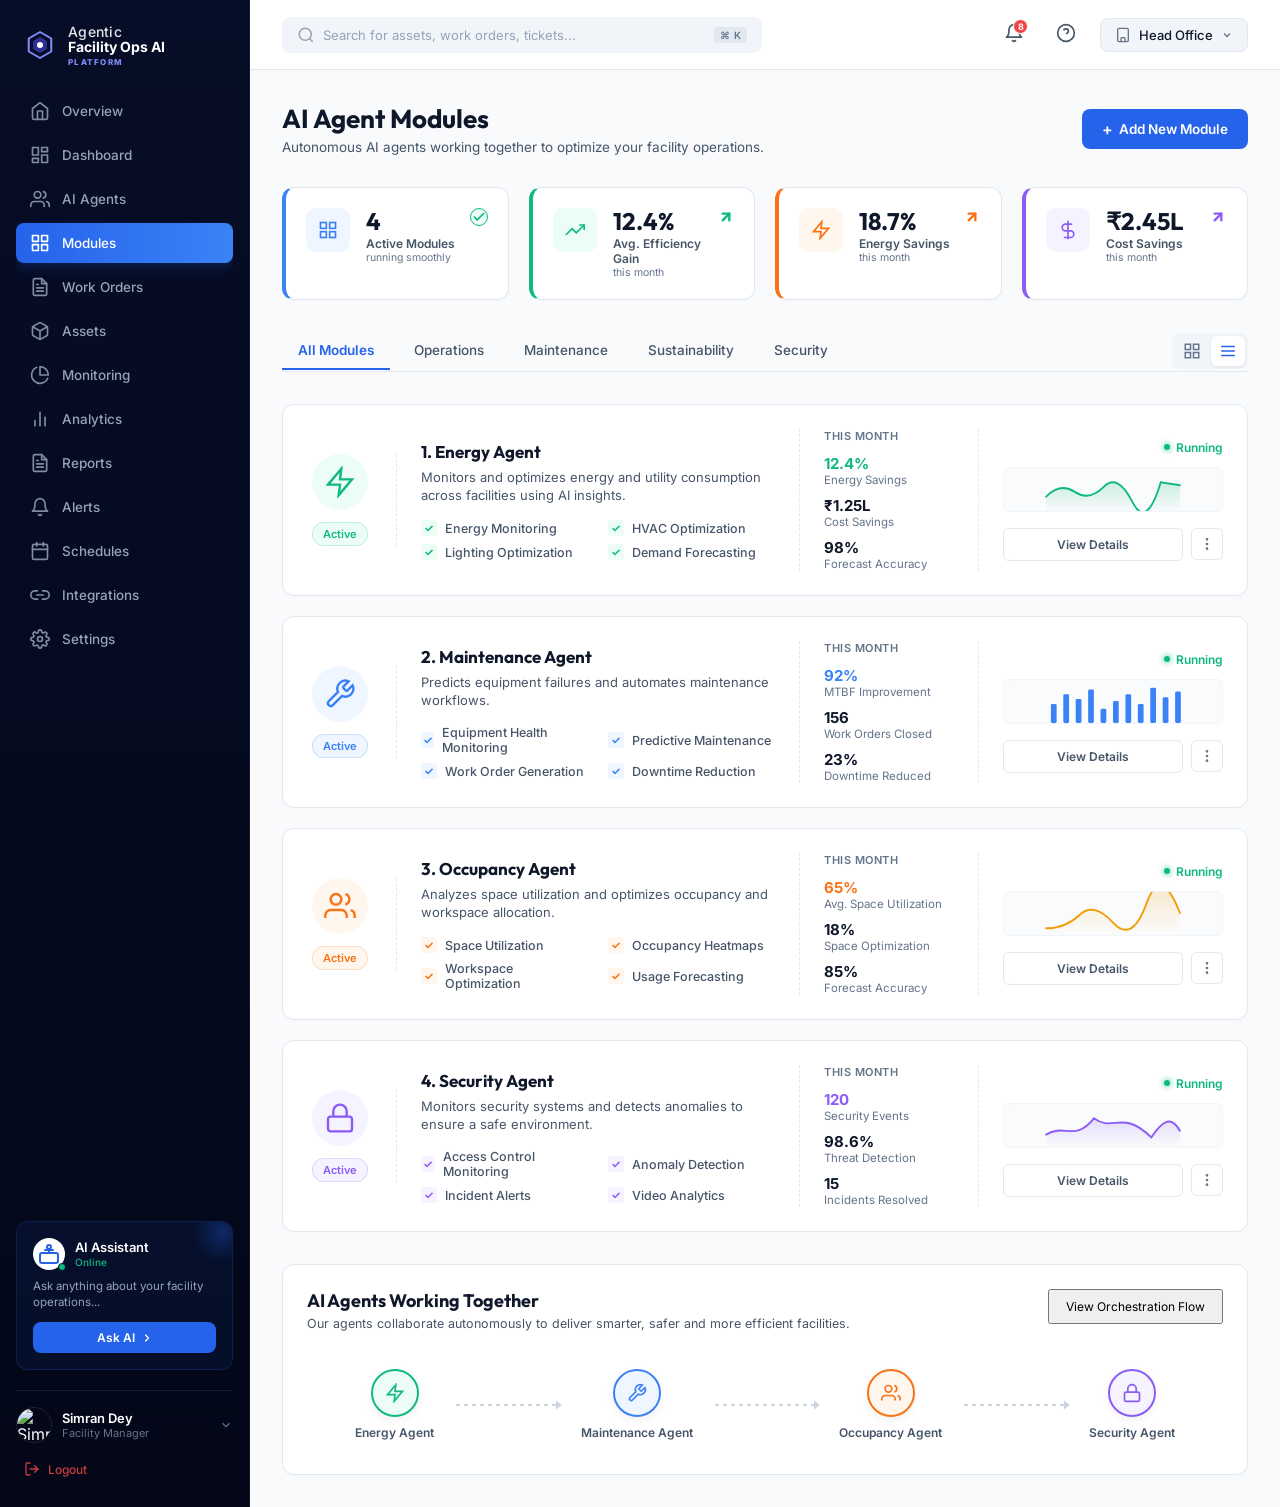
==== commit da88904c: "Modify profile" ====
--- a/dashboard.html
+++ b/dashboard.html
@@ -110,9 +110,9 @@
             <!-- Profile & Logout Panel -->
             <div class="sidebar-profile">
                 <div class="profile-info">
-                    <img src="https://images.unsplash.com/photo-1507003211169-0a1dd7228f2d?w=100&auto=format&fit=crop&q=80" alt="Arjun Mehta" class="profile-avatar">
+                    <img src="file:///C:/Users/SIMRAN/.gemini/antigravity/brain/7dd654b9-1a22-4175-97dd-3033786d2f42/media__1783595955042.jpg" alt="Simran Dey" class="profile-avatar">
                     <div class="profile-text">
-                        <span class="profile-name">Arjun Mehta</span>
+                        <span class="profile-name">Simran Dey</span>
                         <span class="profile-role">Facility Manager</span>
                     </div>
                     <svg class="profile-arrow" width="14" height="14" viewBox="0 0 24 24" fill="none" stroke="currentColor" stroke-width="2"><polyline points="6 9 12 15 18 9"/></svg>
